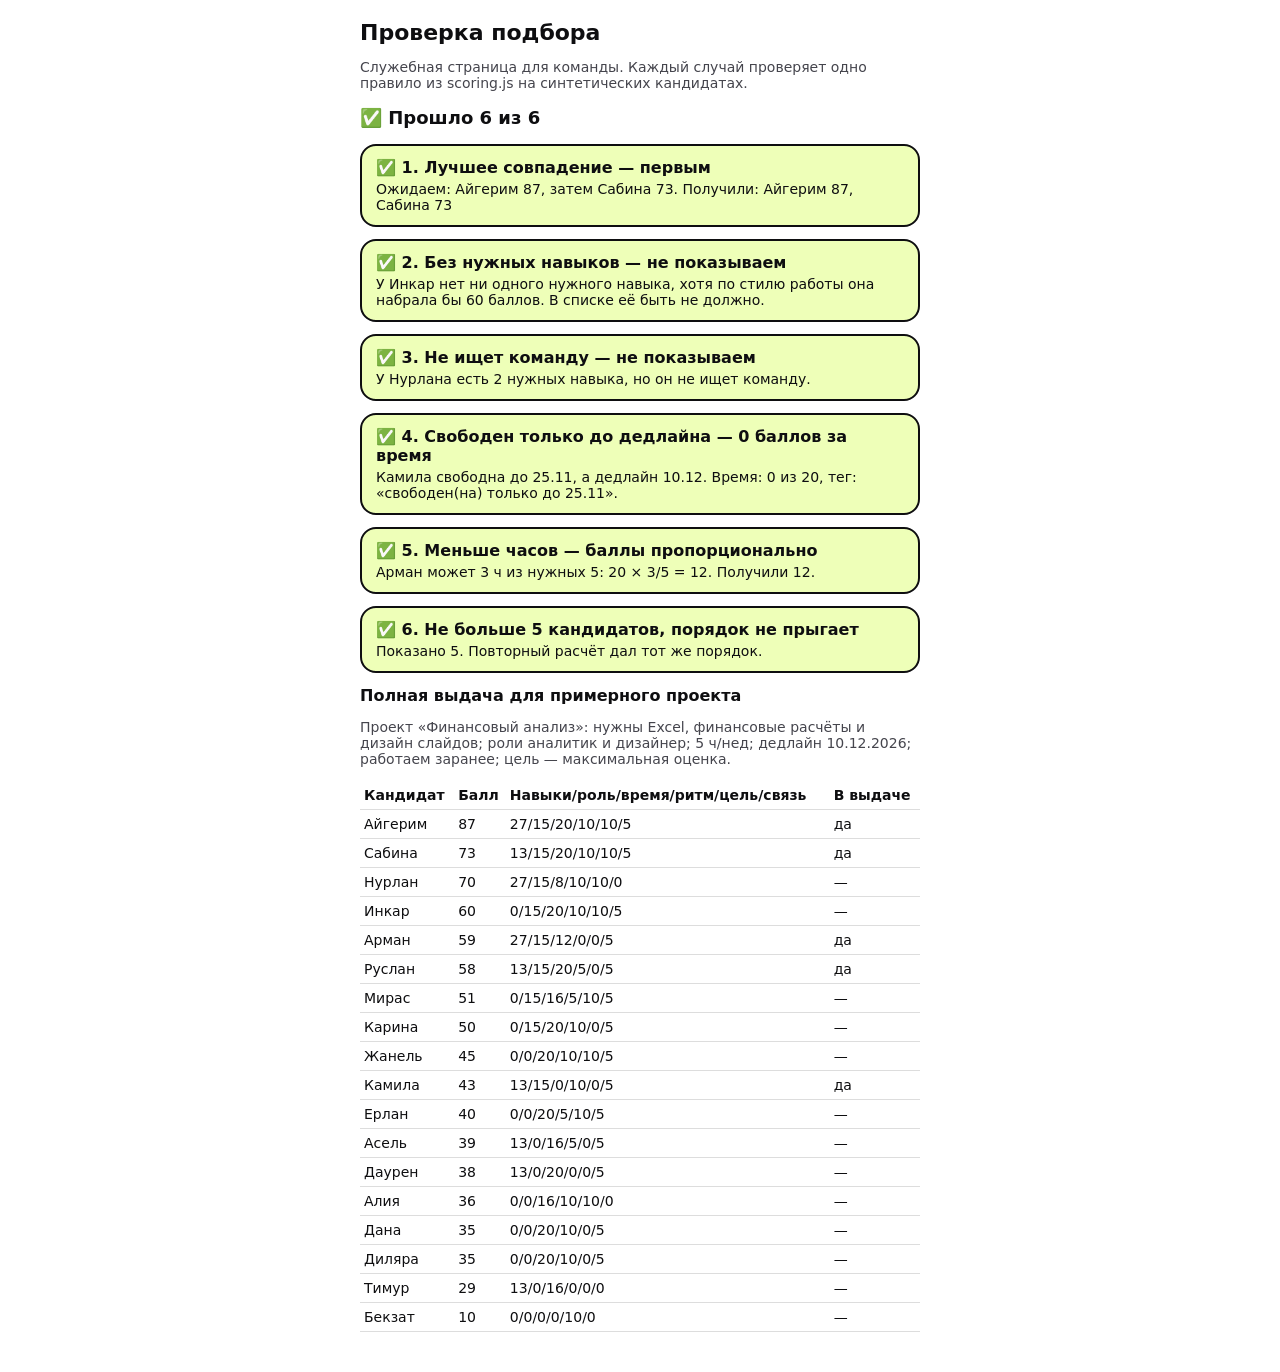
==== tests/scoring-test.html @ 012f0109 "Шаг 5: подбор" ====
<!DOCTYPE html>
<html lang="ru">
<head>
  <meta charset="UTF-8">
  <meta name="viewport" content="width=device-width, initial-scale=1">
  <title>Проверка подбора</title>
  <style>
    body { margin: 0; font-family: system-ui, -apple-system, "Segoe UI", sans-serif; background: #fff; color: #0E0E10; }
    main { max-width: 560px; margin: 0 auto; padding: 20px 16px 40px; }
    h1 { font-size: 22px; margin: 0 0 6px; }
    .muted { color: #45454D; font-size: 14px; }
    .case { border: 2px solid #0E0E10; border-radius: 16px; padding: 12px 14px; margin: 12px 0; }
    .ok { background: #EEFFB8; }
    .fail { background: #FFE1EF; }
    .case b { display: block; margin-bottom: 4px; }
    .case p { margin: 4px 0 0; font-size: 14px; }
    table { width: 100%; border-collapse: collapse; font-size: 14px; margin-top: 8px; }
    td, th { border-bottom: 1px solid #DDD; padding: 6px 4px; text-align: left; }
    th { font-weight: 600; }
    #summary { font-size: 18px; font-weight: 700; margin: 16px 0; }
  </style>
</head>
<body>
<main>
  <h1>Проверка подбора</h1>
  <p class="muted">Служебная страница для команды. Каждый случай проверяет одно правило из scoring.js на синтетических кандидатах.</p>
  <div id="summary">Проверяю…</div>
  <div id="cases"></div>
  <h2 style="font-size:16px">Полная выдача для примерного проекта</h2>
  <p class="muted">Проект «Финансовый анализ»: нужны Excel, финансовые расчёты и дизайн слайдов; роли аналитик и дизайнер; 5 ч/нед; дедлайн 10.12.2026; работаем заранее; цель — максимальная оценка.</p>
  <div id="table"></div>
</main>

<script src="../src/scoring.js"></script>
<script>
  // Примерный проект и тестер — те же, что в макете
  const PROJECT = {
    needed_skills: ["Excel и таблицы", "Финансовые расчёты", "Дизайн слайдов"],
    needed_roles: ["Аналитик", "Дизайнер"],
    min_hours_per_week: 5,
    deadline: "2026-12-10",
    desired_rhythm: "gradually",
    desired_goal: "max_grade"
  };
  const TESTER = { comm_pref: "messages" };

  const results = [];
  function check(title, passed, details) {
    results.push({ title, passed, details });
  }

  fetch("../data/candidates.json")
    .then(r => r.json())
    .then(data => {
      const all = data.candidates;
      const recs = recommend(all, PROJECT, TESTER, "test-seed");
      const byName = name => recs.find(r => r.candidate.name === name);
      const full = name => scoreCandidate(all.find(c => c.name === name), PROJECT, TESTER);

      // 1. Порядок
      check("1. Лучшее совпадение — первым",
        recs[0].candidate.name === "Айгерим" && recs[0].total === 87 && recs[1].candidate.name === "Сабина" && recs[1].total === 73,
        "Ожидаем: Айгерим 87, затем Сабина 73. Получили: " + recs.slice(0, 2).map(r => r.candidate.name + " " + r.total).join(", "));

      // 2. Фильтр по навыкам
      check("2. Без нужных навыков — не показываем",
        !byName("Инкар"),
        "У Инкар нет ни одного нужного навыка, хотя по стилю работы она набрала бы " + full("Инкар").total + " баллов. В списке её быть не должно.");

      // 3. Фильтр «ищет команду»
      check("3. Не ищет команду — не показываем",
        !byName("Нурлан") && full("Нурлан").matchedSkills.length === 2,
        "У Нурлана есть 2 нужных навыка, но он не ищет команду.");

      // 4. Свободен меньше, чем до дедлайна
      const k = full("Камила");
      check("4. Свободен только до дедлайна — 0 баллов за время",
        k.parts.time === 0 && k.misses.includes("свободен(на) только до 25.11"),
        "Камила свободна до 25.11, а дедлайн 10.12. Время: " + k.parts.time + " из 20, тег: «" + k.misses[0] + "».");

      // 5. Меньше часов — баллы пропорционально
      const a = full("Арман");
      check("5. Меньше часов — баллы пропорционально",
        a.parts.time === 12 && a.misses.includes("3 ч/нед из 5"),
        "Арман может 3 ч из нужных 5: 20 × 3/5 = 12. Получили " + a.parts.time + ".");

      // 6. Не больше 5 и одинаковый порядок
      const again = recommend(all, PROJECT, TESTER, "test-seed");
      check("6. Не больше 5 кандидатов, порядок не прыгает",
        recs.length <= TOP_N && again.map(r => r.candidate.id).join() === recs.map(r => r.candidate.id).join(),
        "Показано " + recs.length + ". Повторный расчёт дал тот же порядок.");

      // Вывод
      const box = document.getElementById("cases");
      for (const r of results) {
        const div = document.createElement("div");
        div.className = "case " + (r.passed ? "ok" : "fail");
        const b = document.createElement("b");
        b.textContent = (r.passed ? "✅ " : "❌ ") + r.title;
        const p = document.createElement("p");
        p.textContent = r.details;
        div.append(b, p);
        box.appendChild(div);
      }
      const passed = results.filter(r => r.passed).length;
      document.getElementById("summary").textContent =
        (passed === results.length ? "✅ " : "❌ ") + "Прошло " + passed + " из " + results.length;

      // Таблица
      const rows = all
        .map(c => scoreCandidate(c, PROJECT, TESTER))
        .sort((x, y) => y.total - x.total)
        .map(r => {
          const shown = recs.some(x => x.candidate.id === r.candidate.id);
          return "<tr><td>" + r.candidate.name + "</td><td>" + r.total + "</td><td>" +
            r.parts.skills + "/" + r.parts.roles + "/" + r.parts.time + "/" + r.parts.rhythm + "/" + r.parts.goal + "/" + r.parts.comm +
            "</td><td>" + (shown ? "да" : "—") + "</td></tr>";
        }).join("");
      document.getElementById("table").innerHTML =
        "<table><tr><th>Кандидат</th><th>Балл</th><th>Навыки/роль/время/ритм/цель/связь</th><th>В выдаче</th></tr>" + rows + "</table>";
    })
    .catch(e => {
      document.getElementById("summary").textContent = "❌ Не загрузились кандидаты: " + e.message;
    });
</script>
</body>
</html>
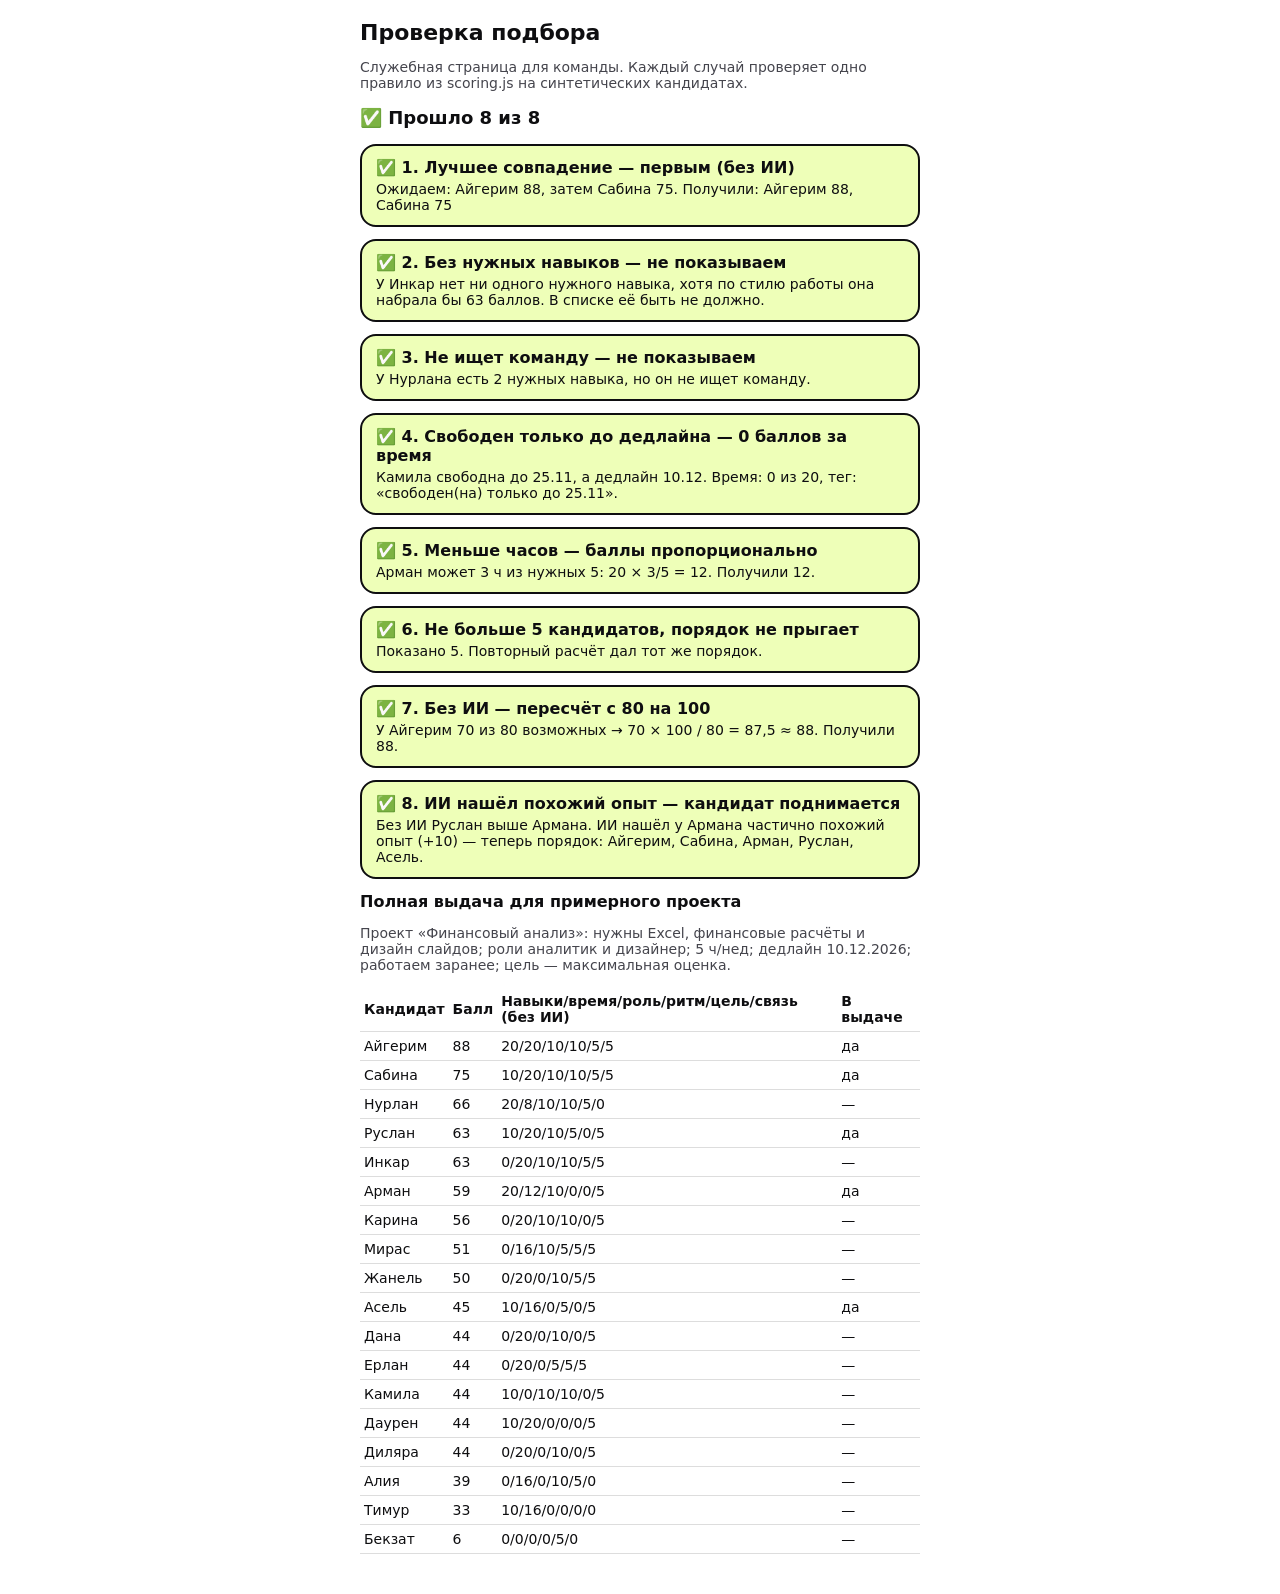
==== commit 3ac8da15: "Add files via upload" ====
--- a/tests/scoring-test.html
+++ b/tests/scoring-test.html
@@ -57,10 +57,10 @@
       const byName = name => recs.find(r => r.candidate.name === name);
       const full = name => scoreCandidate(all.find(c => c.name === name), PROJECT, TESTER);
 
-      // 1. Порядок
-      check("1. Лучшее совпадение — первым",
-        recs[0].candidate.name === "Айгерим" && recs[0].total === 87 && recs[1].candidate.name === "Сабина" && recs[1].total === 73,
-        "Ожидаем: Айгерим 87, затем Сабина 73. Получили: " + recs.slice(0, 2).map(r => r.candidate.name + " " + r.total).join(", "));
+      // 1. Порядок (без ИИ)
+      check("1. Лучшее совпадение — первым (без ИИ)",
+        recs[0].candidate.name === "Айгерим" && recs[0].total === 88 && recs[1].candidate.name === "Сабина" && recs[1].total === 75,
+        "Ожидаем: Айгерим 88, затем Сабина 75. Получили: " + recs.slice(0, 2).map(r => r.candidate.name + " " + r.total).join(", "));
 
       // 2. Фильтр по навыкам
       check("2. Без нужных навыков — не показываем",
@@ -90,6 +90,24 @@
         recs.length <= TOP_N && again.map(r => r.candidate.id).join() === recs.map(r => r.candidate.id).join(),
         "Показано " + recs.length + ". Повторный расчёт дал тот же порядок.");
 
+      // 7. Без ИИ 80 баллов пересчитываются на 100
+      const ai0 = full("Айгерим");
+      const sum0 = Object.values(ai0.parts).reduce((x, y) => x + (y || 0), 0);
+      check("7. Без ИИ — пересчёт с 80 на 100",
+        ai0.parts.experience === null && sum0 === 70 && ai0.total === 88,
+        "У Айгерим 70 из 80 возможных → 70 × 100 / 80 = 87,5 ≈ 88. Получили " + ai0.total + ".");
+
+      // 8. С ИИ: похожий опыт поднимает кандидата
+      const AI = {
+        c01: { level: 2, quote: "Посчитала коэффициенты ликвидности", reason: "Делала финансовый анализ" },
+        c06: { level: 1, quote: "Проверил расчёты команды", reason: "Проверял финансовые расчёты" }
+      };
+      const withAi = recommend(all, PROJECT, TESTER, "test-seed", AI);
+      const names = withAi.map(r => r.candidate.name);
+      const arman = withAi.find(r => r.candidate.name === "Арман");
+      check("8. ИИ нашёл похожий опыт — кандидат поднимается",
+        arman.parts.experience === 10 && names.indexOf("Арман") < names.indexOf("Руслан") && withAi[0].total === 90,
+        "Без ИИ Руслан выше Армана. ИИ нашёл у Армана частично похожий опыт (+10) — теперь порядок: " + names.join(", ") + ".");
       // Вывод
       const box = document.getElementById("cases");
       for (const r of results) {
@@ -113,11 +131,11 @@
         .map(r => {
           const shown = recs.some(x => x.candidate.id === r.candidate.id);
           return "<tr><td>" + r.candidate.name + "</td><td>" + r.total + "</td><td>" +
-            r.parts.skills + "/" + r.parts.roles + "/" + r.parts.time + "/" + r.parts.rhythm + "/" + r.parts.goal + "/" + r.parts.comm +
+            r.parts.skills + "/" + r.parts.time + "/" + r.parts.roles + "/" + r.parts.rhythm + "/" + r.parts.goal + "/" + r.parts.comm +
             "</td><td>" + (shown ? "да" : "—") + "</td></tr>";
         }).join("");
       document.getElementById("table").innerHTML =
-        "<table><tr><th>Кандидат</th><th>Балл</th><th>Навыки/роль/время/ритм/цель/связь</th><th>В выдаче</th></tr>" + rows + "</table>";
+        "<table><tr><th>Кандидат</th><th>Балл</th><th>Навыки/время/роль/ритм/цель/связь (без ИИ)</th><th>В выдаче</th></tr>" + rows + "</table>";
     })
     .catch(e => {
       document.getElementById("summary").textContent = "❌ Не загрузились кандидаты: " + e.message;
